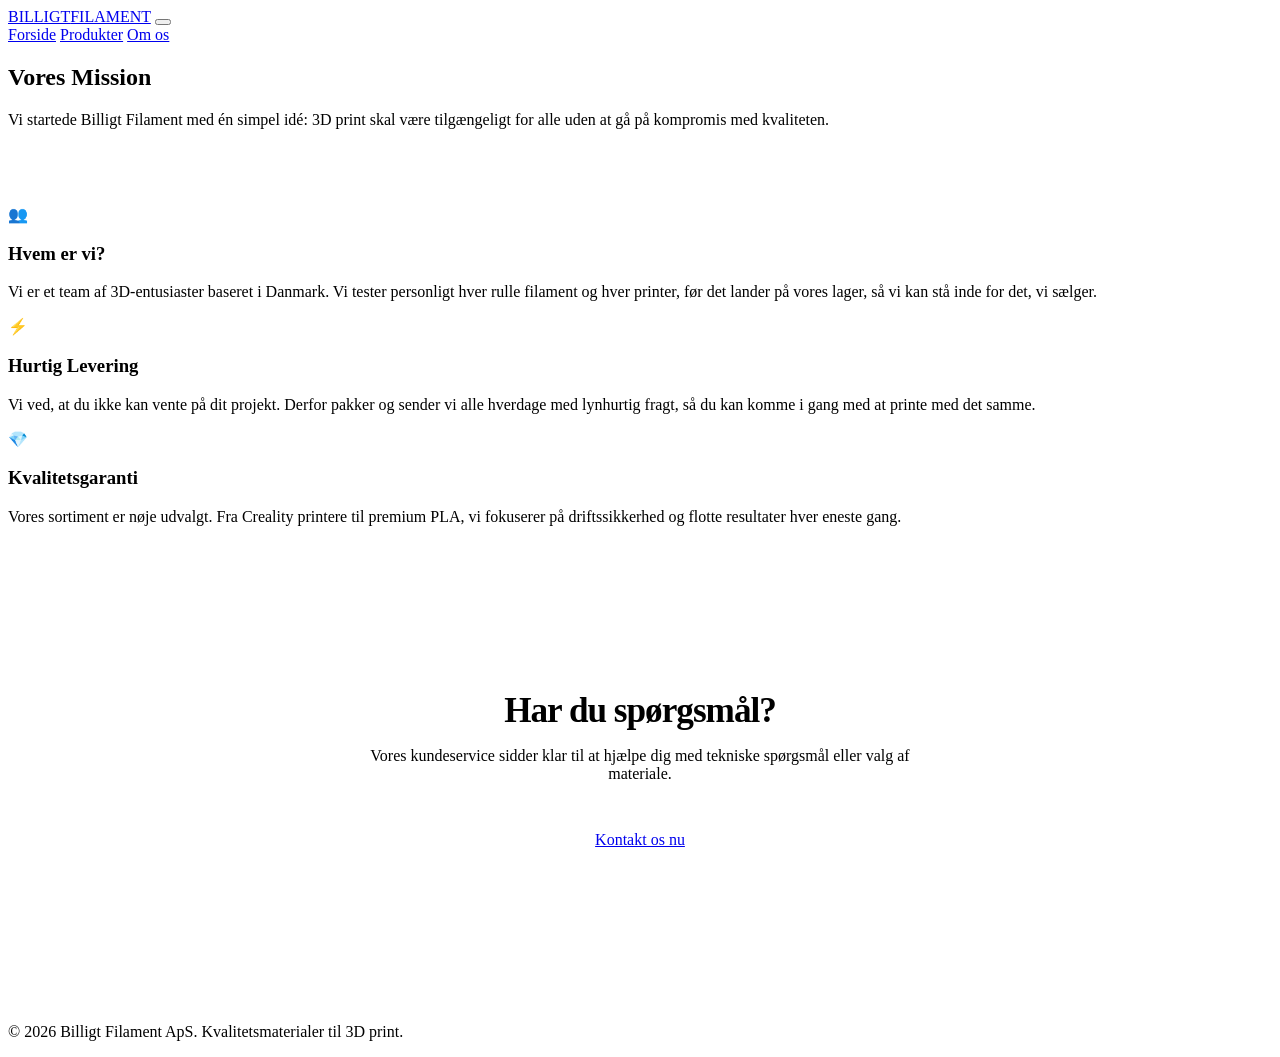
==== about.html @ 31208f1d "Add files via upload" ====
<!DOCTYPE html>
<html lang="da">
<head>
    <meta charset="UTF-8">
    <meta name="viewport" content="width=device-width, initial-scale=1.0">
    <title>Om os | Billigt Filament</title>
    <link rel="stylesheet" href="Assets/style.css">
</head>
<body>

    <header class="site-header">
        <div class="container header-grid">
            <a href="index.html" class="logo">BILLIGT<span>FILAMENT</span></a>
            
            <button class="hamburger" id="hamburger" aria-label="Menu">
                <span></span>
                <span></span>
                <span></span>
            </button>

            <nav class="main-nav" id="main-nav">
                <a href="index.html">Forside</a>
                <a href="products.html">Produkter</a>
                <a href="about.html" class="active">Om os</a>
            </nav>
        </div>
    </header>

    <main class="about-page">
        <section class="about-hero">
            <div class="container">
                <h1>Vores Mission</h1>
                <p class="subtitle">
                    Vi startede Billigt Filament med én simpel idé: 3D print skal være tilgængeligt for alle uden at gå på kompromis med kvaliteten.
                </p>
            </div>
        </section>

        <section class="container" style="padding: 60px 0;">
            <div class="about-grid">
                
                <article class="about-card">
                    <div class="about-icon">👥</div>
                    <h3>Hvem er vi?</h3>
                    <p>
                        Vi er et team af 3D-entusiaster baseret i Danmark. Vi tester personligt hver rulle filament og hver printer, før det lander på vores lager, så vi kan stå inde for det, vi sælger.
                    </p>
                </article>

                <article class="about-card">
                    <div class="about-icon">⚡</div>
                    <h3>Hurtig Levering</h3>
                    <p>
                        Vi ved, at du ikke kan vente på dit projekt. Derfor pakker og sender vi alle hverdage med lynhurtig fragt, så du kan komme i gang med at printe med det samme.
                    </p>
                </article>

                <article class="about-card">
                    <div class="about-icon">💎</div>
                    <h3>Kvalitetsgaranti</h3>
                    <p>
                        Vores sortiment er nøje udvalgt. Fra Creality printere til premium PLA, vi fokuserer på driftssikkerhed og flotte resultater hver eneste gang.
                    </p>
                </article>

            </div>
        </section>

        <section class="container" style="padding-bottom: 80px;">
            <div class="cta-box" style="background: var(--ice); padding: 60px; border-radius: 24px; text-align: center; border: 1px solid var(--border);">
                <h2 style="font-size: 2.2rem; margin-bottom: 15px; letter-spacing: -1px;">Har du spørgsmål?</h2>
                <p style="color: var(--slate); margin-bottom: 30px; max-width: 600px; margin-left: auto; margin-right: auto;">
                    Vores kundeservice sidder klar til at hjælpe dig med tekniske spørgsmål eller valg af materiale.
                </p>
                <a href="mailto:kontakt@billigtfilament.dk" class="btn-buy" style="display:inline-block; width:auto; padding:18px 45px; border-radius: 50px;">
                    Kontakt os nu
                </a>
            </div>
        </section>
    </main>

    <footer class="site-footer">
        <div class="container">
            <p>&copy; 2026 Billigt Filament ApS. Kvalitetsmaterialer til 3D print.</p>
        </div>
    </footer>

    <script src="Assets/script.js"></script>
</body>
</html>
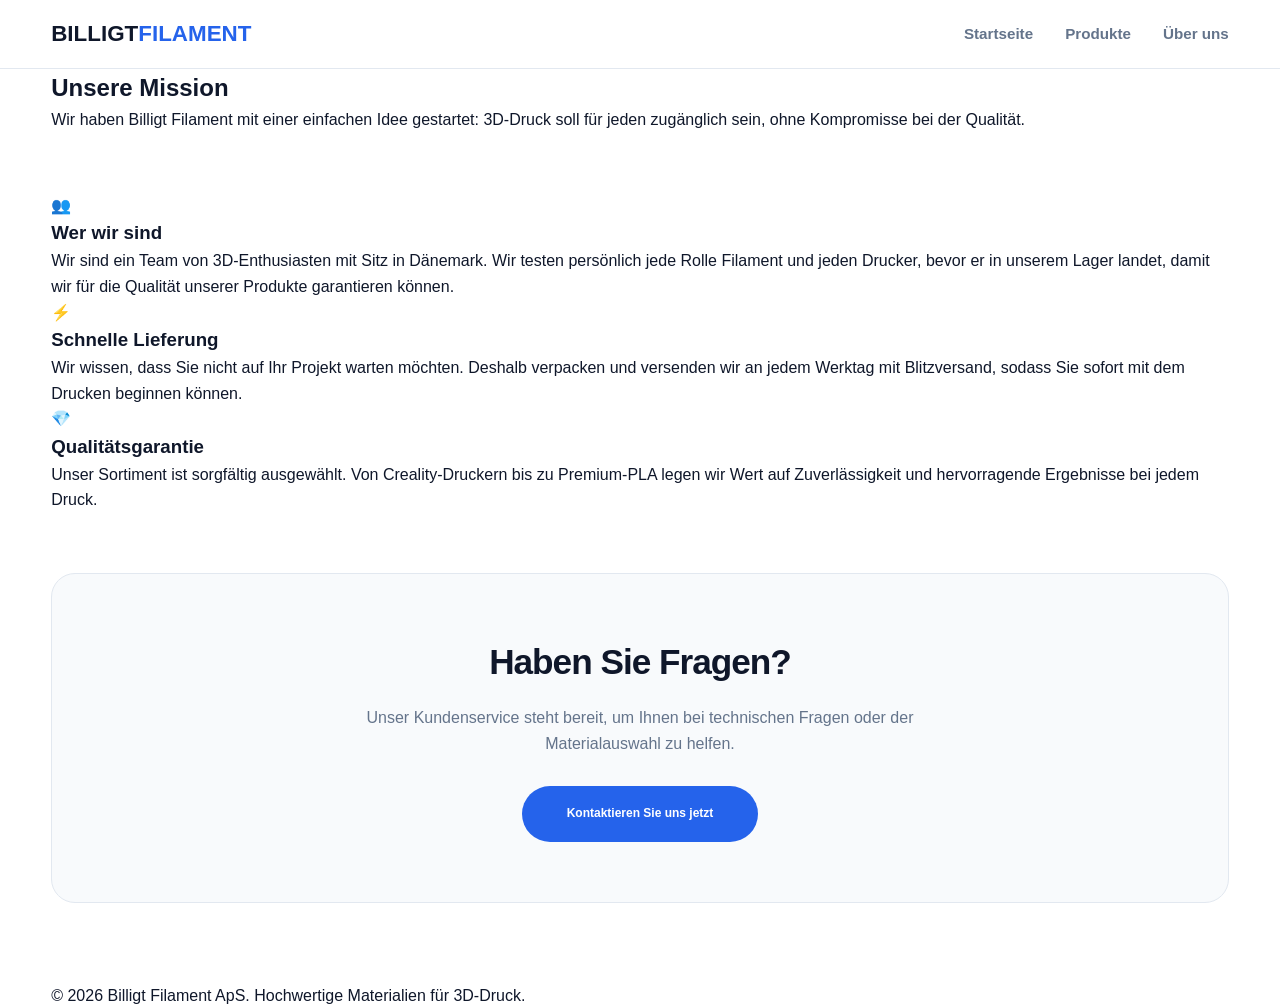
==== commit b9c6ac43: "v.1" ====
--- a/about.html
+++ b/about.html
@@ -1,9 +1,9 @@
 <!DOCTYPE html>
-<html lang="da">
+<html lang="de">
 <head>
     <meta charset="UTF-8">
     <meta name="viewport" content="width=device-width, initial-scale=1.0">
-    <title>Om os | Billigt Filament</title>
+    <title>Über uns | Billigt Filament</title>
     <link rel="stylesheet" href="Assets/style.css">
 </head>
 <body>
@@ -19,9 +19,9 @@
             </button>
 
             <nav class="main-nav" id="main-nav">
-                <a href="index.html">Forside</a>
-                <a href="products.html">Produkter</a>
-                <a href="about.html" class="active">Om os</a>
+                <a href="index.html">Startseite</a>
+                <a href="products.html">Produkte</a>
+                <a href="about.html" class="active">Über uns</a>
             </nav>
         </div>
     </header>
@@ -29,9 +29,9 @@
     <main class="about-page">
         <section class="about-hero">
             <div class="container">
-                <h1>Vores Mission</h1>
+                <h1>Unsere Mission</h1>
                 <p class="subtitle">
-                    Vi startede Billigt Filament med én simpel idé: 3D print skal være tilgængeligt for alle uden at gå på kompromis med kvaliteten.
+                    Wir haben Billigt Filament mit einer einfachen Idee gestartet: 3D-Druck soll für jeden zugänglich sein, ohne Kompromisse bei der Qualität.
                 </p>
             </div>
         </section>
@@ -41,25 +41,25 @@
                 
                 <article class="about-card">
                     <div class="about-icon">👥</div>
-                    <h3>Hvem er vi?</h3>
+                    <h3>Wer wir sind</h3>
                     <p>
-                        Vi er et team af 3D-entusiaster baseret i Danmark. Vi tester personligt hver rulle filament og hver printer, før det lander på vores lager, så vi kan stå inde for det, vi sælger.
+                        Wir sind ein Team von 3D-Enthusiasten mit Sitz in Dänemark. Wir testen persönlich jede Rolle Filament und jeden Drucker, bevor er in unserem Lager landet, damit wir für die Qualität unserer Produkte garantieren können.
                     </p>
                 </article>
 
                 <article class="about-card">
                     <div class="about-icon">⚡</div>
-                    <h3>Hurtig Levering</h3>
+                    <h3>Schnelle Lieferung</h3>
                     <p>
-                        Vi ved, at du ikke kan vente på dit projekt. Derfor pakker og sender vi alle hverdage med lynhurtig fragt, så du kan komme i gang med at printe med det samme.
+                        Wir wissen, dass Sie nicht auf Ihr Projekt warten möchten. Deshalb verpacken und versenden wir an jedem Werktag mit Blitzversand, sodass Sie sofort mit dem Drucken beginnen können.
                     </p>
                 </article>
 
                 <article class="about-card">
                     <div class="about-icon">💎</div>
-                    <h3>Kvalitetsgaranti</h3>
+                    <h3>Qualitätsgarantie</h3>
                     <p>
-                        Vores sortiment er nøje udvalgt. Fra Creality printere til premium PLA, vi fokuserer på driftssikkerhed og flotte resultater hver eneste gang.
+                        Unser Sortiment ist sorgfältig ausgewählt. Von Creality-Druckern bis zu Premium-PLA legen wir Wert auf Zuverlässigkeit und hervorragende Ergebnisse bei jedem Druck.
                     </p>
                 </article>
 
@@ -68,12 +68,12 @@
 
         <section class="container" style="padding-bottom: 80px;">
             <div class="cta-box" style="background: var(--ice); padding: 60px; border-radius: 24px; text-align: center; border: 1px solid var(--border);">
-                <h2 style="font-size: 2.2rem; margin-bottom: 15px; letter-spacing: -1px;">Har du spørgsmål?</h2>
+                <h2 style="font-size: 2.2rem; margin-bottom: 15px; letter-spacing: -1px;">Haben Sie Fragen?</h2>
                 <p style="color: var(--slate); margin-bottom: 30px; max-width: 600px; margin-left: auto; margin-right: auto;">
-                    Vores kundeservice sidder klar til at hjælpe dig med tekniske spørgsmål eller valg af materiale.
+                    Unser Kundenservice steht bereit, um Ihnen bei technischen Fragen oder der Materialauswahl zu helfen.
                 </p>
                 <a href="mailto:kontakt@billigtfilament.dk" class="btn-buy" style="display:inline-block; width:auto; padding:18px 45px; border-radius: 50px;">
-                    Kontakt os nu
+                    Kontaktieren Sie uns jetzt
                 </a>
             </div>
         </section>
@@ -81,7 +81,7 @@
 
     <footer class="site-footer">
         <div class="container">
-            <p>&copy; 2026 Billigt Filament ApS. Kvalitetsmaterialer til 3D print.</p>
+            <p>&copy; 2026 Billigt Filament ApS. Hochwertige Materialien für 3D-Druck.</p>
         </div>
     </footer>
 
--- a/Assets/style.css
+++ b/Assets/style.css
@@ -0,0 +1,164 @@
+/* ==========================================================================
+   BILLIGT FILAMENT - MASTER CSS FINAL (PC & MOBILE ALIGNMENT FIX)
+   ========================================================================== */
+
+@import url('https://fonts.googleapis.com/css2?family=Plus+Jakarta+Sans:wght@400;500;600;700;800&display=swap');
+
+:root {
+    --primary: #2563eb;
+    --navy: #0f172a;
+    --slate: #64748b;
+    --ice: #f8fafc;
+    --white: #ffffff;
+    --border: #e2e8f0;
+    --radius: 16px;
+    --shadow: 0 10px 30px -5px rgba(0, 0, 0, 0.08);
+    --transition: all 0.3s cubic-bezier(0.4, 0, 0.2, 1);
+}
+
+/* 1. RESET & SAFETY */
+* { box-sizing: border-box; margin: 0; padding: 0; }
+html, body {
+    max-width: 100%;
+    overflow-x: hidden;
+    position: relative;
+    font-family: 'Plus Jakarta Sans', sans-serif;
+    color: var(--navy);
+    line-height: 1.6;
+    background-color: #fff;
+}
+.container { width: min(1200px, 92%); margin: 0 auto; }
+
+/* 2. HEADER & MENU HAMBURGUER */
+.site-header {
+    background: rgba(255, 255, 255, 0.98);
+    backdrop-filter: blur(10px);
+    padding: 1rem 0;
+    position: sticky; top: 0; z-index: 9999;
+    border-bottom: 1px solid var(--border);
+}
+.header-grid { display: flex; justify-content: space-between; align-items: center; }
+.logo { font-size: 1.4rem; font-weight: 800; text-decoration: none; color: var(--navy); }
+.logo span { color: var(--primary); }
+
+.main-nav { display: flex; gap: 2rem; align-items: center; }
+.main-nav a { font-weight: 700; text-decoration: none; color: var(--slate); font-size: 0.95rem; }
+.main-nav a:hover { color: var(--primary); }
+
+.hamburger {
+    display: none; flex-direction: column; justify-content: space-around;
+    width: 28px; height: 20px; background: transparent; border: none; cursor: pointer; z-index: 10001;
+}
+.hamburger span { width: 28px; height: 3px; background: var(--navy); border-radius: 10px; transition: var(--transition); }
+
+/* 3. HERO SECTION */
+.home-hero-new { 
+    padding: 80px 0; 
+    background: radial-gradient(circle at 70% 30%, #f1f5f9 0%, #ffffff 100%);
+}
+.hero-grid-new { display: grid; grid-template-columns: 1fr 1fr; gap: 40px; align-items: center; }
+.hero-text-new h1 { font-size: clamp(2.2rem, 5vw, 3.8rem); font-weight: 800; line-height: 1.1; margin-bottom: 24px; letter-spacing: -2px; }
+.hero-text-new p { font-size: 1.2rem; color: var(--slate); margin-bottom: 32px; }
+.hero-products-new { display: flex; gap: 20px; justify-content: flex-end; }
+
+/* 4. SHOP CONTROLS (FILTROS) */
+.shop-controls { 
+    background: var(--ice); padding: 40px 0; 
+    border-bottom: 1px solid var(--border); margin-bottom: 40px;
+}
+.controls-top-row { display: flex; justify-content: space-between; align-items: center; flex-wrap: wrap; gap: 20px; margin-bottom: 24px; }
+.search-input { 
+    flex: 1; min-width: 300px; max-width: 500px; padding: 16px 24px; 
+    border-radius: 12px; border: 1px solid var(--border); font-size: 1rem; outline: none; transition: var(--transition);
+}
+.search-input:focus { border-color: var(--primary); box-shadow: 0 0 0 4px rgba(37, 99, 235, 0.1); }
+
+.sort-wrapper { display: flex; align-items: center; gap: 12px; }
+.sort-select {
+    padding: 12px 35px 12px 16px; font-family: inherit; font-weight: 600;
+    color: var(--navy); background: var(--white); border: 1px solid var(--border);
+    border-radius: 10px; cursor: pointer; appearance: none;
+    background-image: url("data:image/svg+xml,%3Csvg xmlns='http://www.w3.org/2000/svg' width='16' height='16' fill='%2364748b' viewBox='0 0 256 256'%3E%3Cpath d='M213.66,101.66l-80,80a8,8,0,0,1-11.32,0l-80-80a8,8,0,0,1,11.32-11.32L128,164.69l74.34-74.35a8,8,0,0,1,11.32,11.32Z'%3E%3C/path%3E%3C/svg%3E");
+    background-repeat: no-repeat; background-position: right 12px center;
+}
+.material-filters { display: flex; gap: 10px; flex-wrap: wrap; }
+.material-btn { 
+    padding: 12px 24px; border-radius: 10px; background: white; 
+    border: 1px solid var(--border); font-weight: 700; color: var(--navy);
+    cursor: pointer; transition: var(--transition); font-size: 0.9rem;
+}
+.material-btn.active { background: var(--navy); color: white; border-color: var(--navy); }
+
+/* 5. GRID DE PRODUTOS & BOTÕES (CORREÇÃO DE ALINHAMENTO NO PC) */
+.product-grid { 
+    display: grid; grid-template-columns: repeat(auto-fill, minmax(280px, 1fr)); gap: 32px; 
+}
+.product-card {
+    background: white; border-radius: var(--radius); padding: 24px; 
+    border: 1px solid var(--border); display: flex; flex-direction: column; transition: var(--transition);
+}
+.product-card:hover { transform: translateY(-8px); box-shadow: var(--shadow); }
+
+.img-wrapper {
+    background: var(--ice); border-radius: 12px; height: 250px; 
+    display: flex; align-items: center; justify-content: center; margin-bottom: 20px; padding: 20px;
+}
+.img-wrapper img { max-width: 100%; max-height: 100%; object-fit: contain; }
+.product-card h3 { font-size: 1.1rem; font-weight: 700; min-height: 3.2rem; margin-bottom: 8px; }
+.price { font-size: 1.5rem; font-weight: 800; margin-bottom: 20px; }
+
+/* Botões: Lado a Lado no PC com mesma altura */
+.product-actions { 
+    display: flex; gap: 10px; margin-top: auto; width: 100%; align-items: stretch;
+}
+.btn-details, .btn-buy { 
+    flex: 1; text-align: center; padding: 12px 5px; border-radius: 10px; 
+    font-weight: 700; font-size: 0.85rem; text-decoration: none;
+    display: flex; align-items: center; justify-content: center;
+}
+.btn-details { border: 2px solid var(--navy); color: var(--navy); }
+.btn-buy { 
+    flex: 1.4; /* Um pouco mais largo para o texto longo */
+    background: var(--primary); color: white; font-size: 0.75rem; 
+}
+
+/* 6. PÁGINA DE DETALHES */
+.detail-grid { display: grid; grid-template-columns: 1fr 1fr; gap: 60px; padding: 60px 0; align-items: start; }
+.detail-image-box { background: var(--ice); border-radius: 30px; padding: 40px; display: flex; justify-content: center; position: sticky; top: 100px; }
+.detail-image-box img { max-width: 100%; mix-blend-mode: multiply; }
+
+/* 7. RESPONSIVIDADE (AJUSTES MOBILE FINAIS) */
+@media (max-width: 900px) {
+    .hamburger { display: flex; }
+    .main-nav {
+        position: fixed; top: 0; right: -100%; width: 85%; height: 100vh;
+        background: white; flex-direction: column; justify-content: center;
+        transition: 0.4s ease-in-out; box-shadow: -10px 0 30px rgba(0,0,0,0.1); z-index: 10000;
+    }
+    .main-nav.active { right: 0; }
+    .hamburger.open span:nth-child(1) { transform: translateY(8px) rotate(45deg); }
+    .hamburger.open span:nth-child(2) { opacity: 0; }
+    .hamburger.open span:nth-child(3) { transform: translateY(-8px) rotate(-45deg); }
+
+    .hero-grid-new { grid-template-columns: 1fr; text-align: center; padding: 40px 0; }
+    .hero-products-new { display: none; }
+    
+    /* Grid Mobile de 2 colunas */
+    .product-grid { grid-template-columns: repeat(2, 1fr); gap: 12px; }
+    .img-wrapper { height: 160px; }
+    .product-card { padding: 15px; }
+    .product-card h3 { font-size: 0.9rem; min-height: 2.5rem; }
+    .price { font-size: 1.1rem; }
+
+    /* EMPILHAR BOTÕES APENAS NO MOBILE */
+    .product-actions { flex-direction: column; gap: 8px; }
+    .btn-details, .btn-buy { 
+        width: 100%; font-size: 0.85rem; padding: 12px;
+    }
+    .btn-buy { font-size: 0.75rem; }
+
+    .controls-top-row { flex-direction: column; align-items: stretch; }
+    .sort-wrapper { justify-content: space-between; }
+    .detail-grid { grid-template-columns: 1fr; }
+    .detail-image-box { position: static; }
+}
